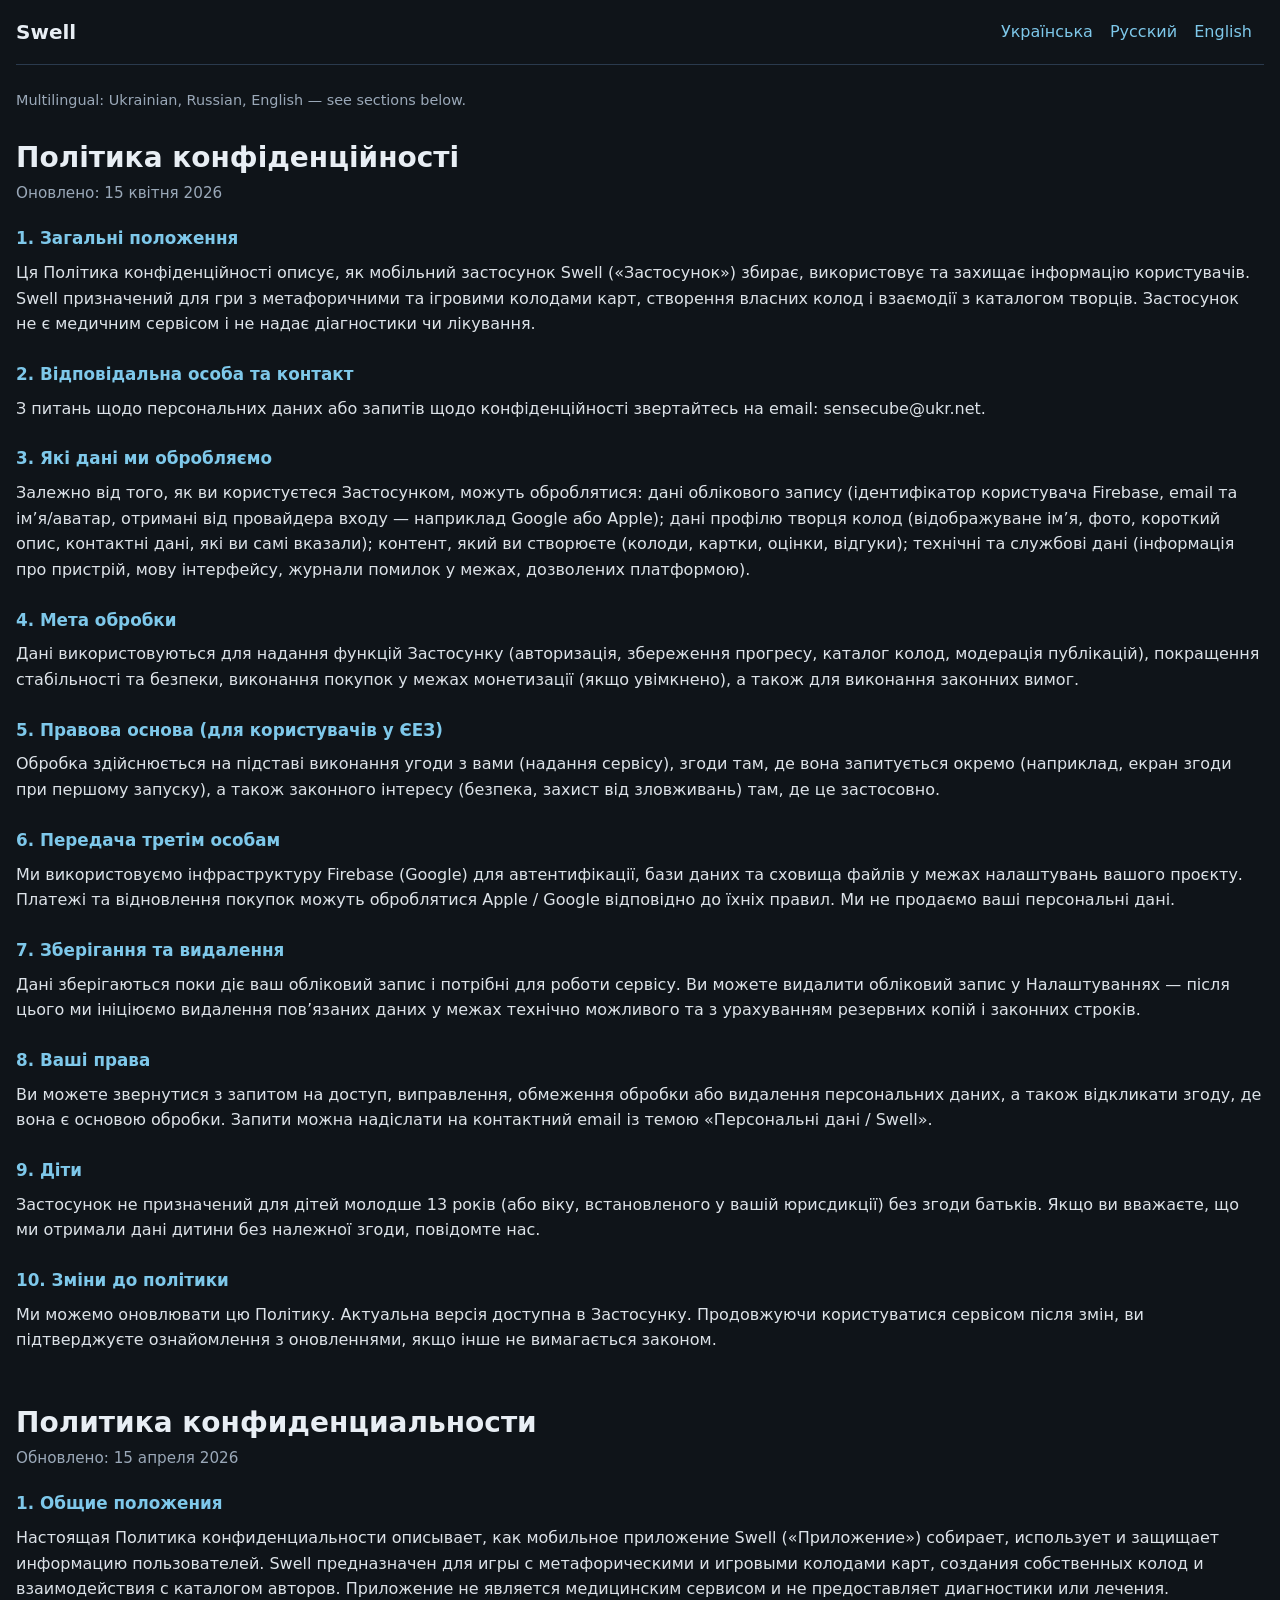
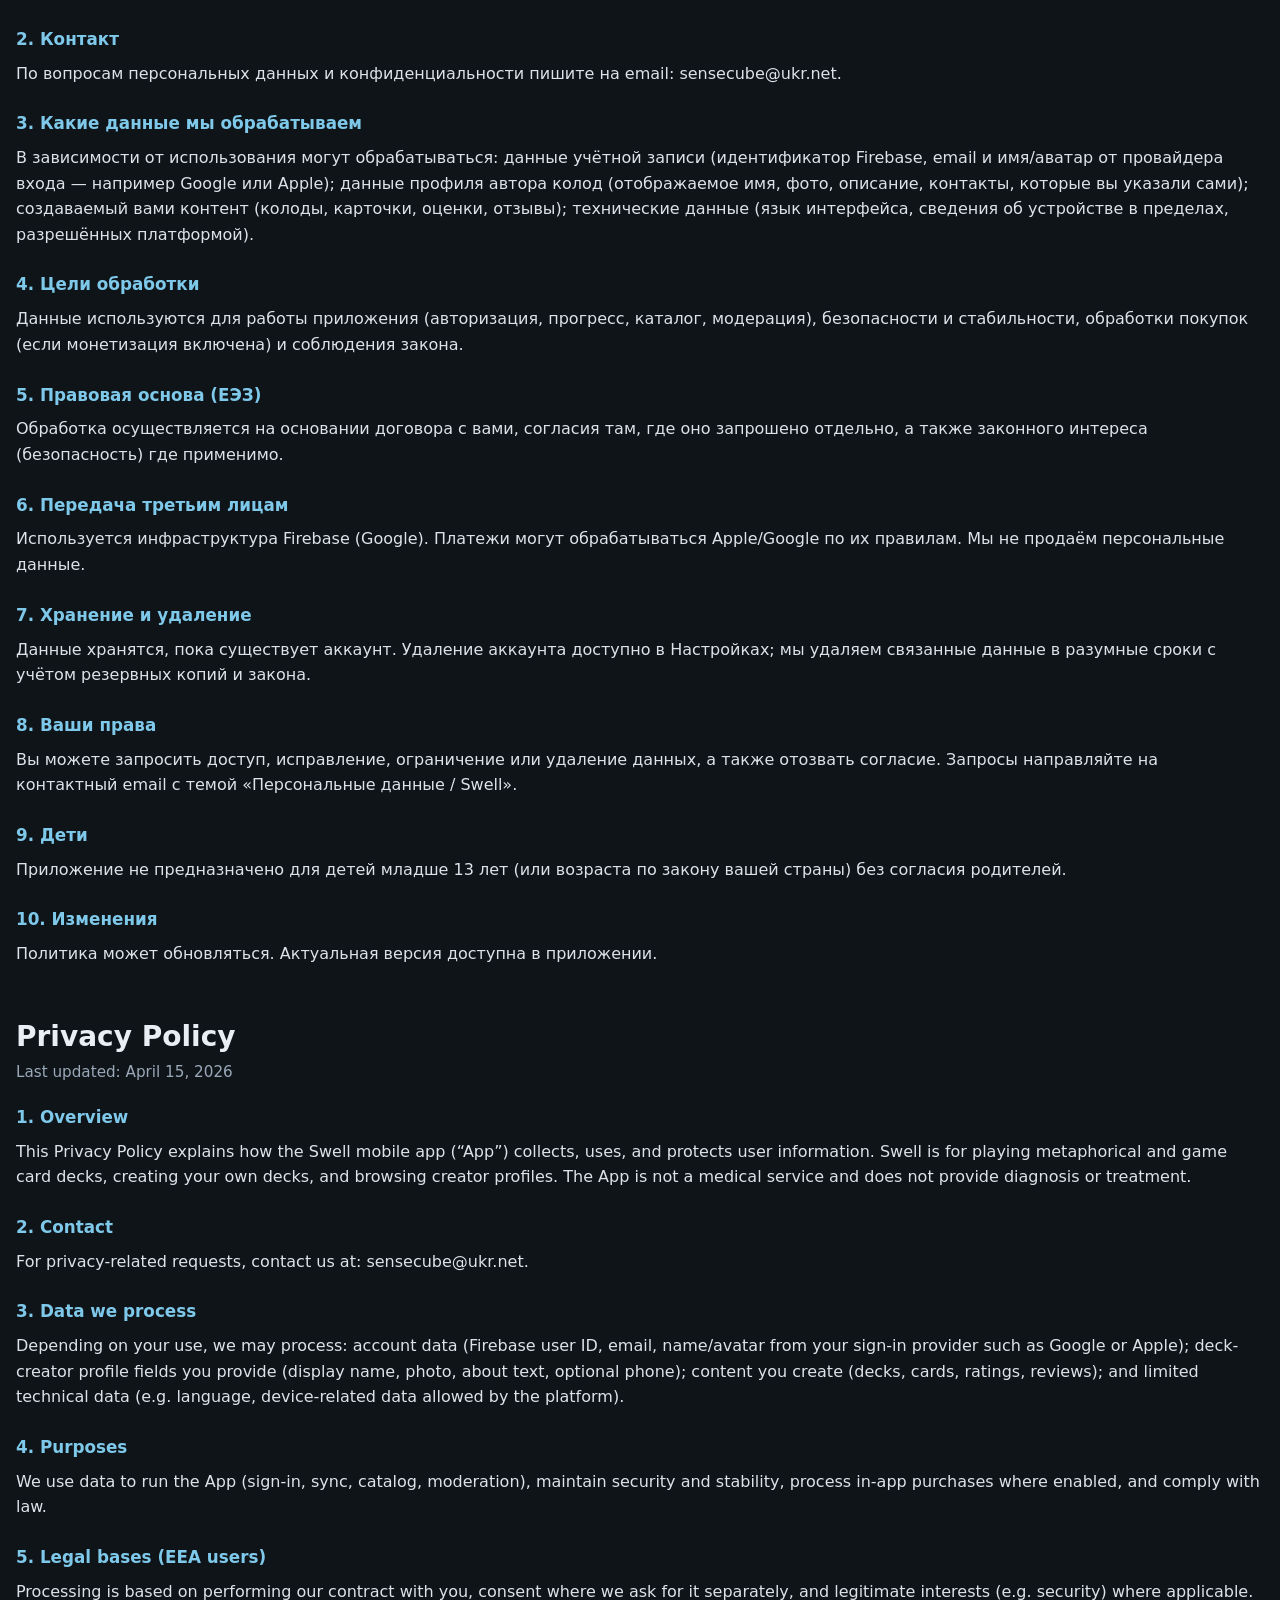
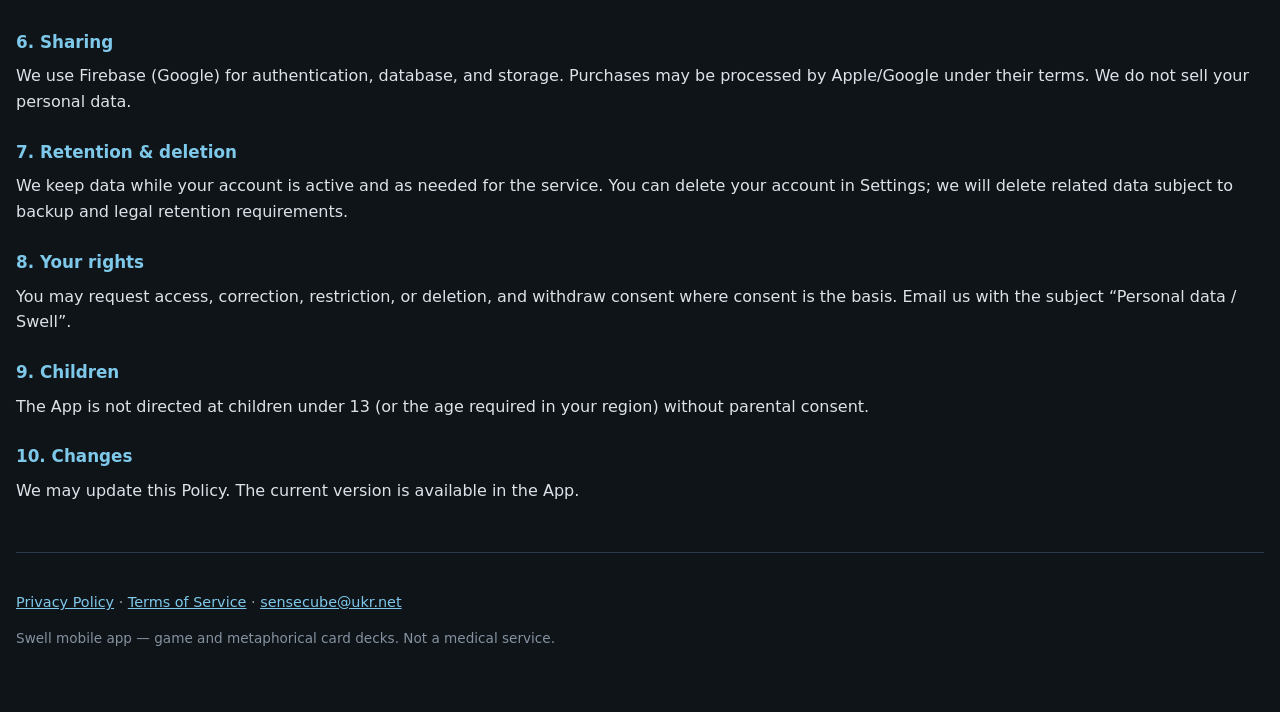
==== privacy.html @ 3ccc6fe0 "Add files via upload" ====
<!DOCTYPE html>
<html lang="en">
<head>
  <meta charset="utf-8" />
  <meta name="viewport" content="width=device-width, initial-scale=1" />
  <title>Privacy Policy — Swell</title>
  <link rel="stylesheet" href="style.css" />
</head>
<body>
  <header class="top">
    <a class="home" href="./">Swell</a>
    <nav class="langs">
      <a href="#uk">Українська</a>
      <a href="#ru">Русский</a>
      <a href="#en">English</a>
    </nav>
  </header>
  <main>
    <p class="updated">Multilingual: Ukrainian, Russian, English — see sections below.</p>

    <article id="uk" class="lang-block">
      <h1 class="doc-title">Політика конфіденційності</h1>
      <p class="updated-inline">Оновлено: 15 квітня 2026</p>
    <section class="block">
      <h2>1. Загальні положення</h2>
      <p>Ця Політика конфіденційності описує, як мобільний застосунок Swell («Застосунок») збирає, використовує та захищає інформацію користувачів. Swell призначений для гри з метафоричними та ігровими колодами карт, створення власних колод і взаємодії з каталогом творців. Застосунок не є медичним сервісом і не надає діагностики чи лікування.</p>
    </section>
    <section class="block">
      <h2>2. Відповідальна особа та контакт</h2>
      <p>З питань щодо персональних даних або запитів щодо конфіденційності звертайтесь на email: sensecube@ukr.net.</p>
    </section>
    <section class="block">
      <h2>3. Які дані ми обробляємо</h2>
      <p>Залежно від того, як ви користуєтеся Застосунком, можуть оброблятися: дані облікового запису (ідентифікатор користувача Firebase, email та ім’я/аватар, отримані від провайдера входу — наприклад Google або Apple); дані профілю творця колод (відображуване ім’я, фото, короткий опис, контактні дані, які ви самі вказали); контент, який ви створюєте (колоди, картки, оцінки, відгуки); технічні та службові дані (інформація про пристрій, мову інтерфейсу, журнали помилок у межах, дозволених платформою).</p>
    </section>
    <section class="block">
      <h2>4. Мета обробки</h2>
      <p>Дані використовуються для надання функцій Застосунку (авторизація, збереження прогресу, каталог колод, модерація публікацій), покращення стабільності та безпеки, виконання покупок у межах монетизації (якщо увімкнено), а також для виконання законних вимог.</p>
    </section>
    <section class="block">
      <h2>5. Правова основа (для користувачів у ЄЕЗ)</h2>
      <p>Обробка здійснюється на підставі виконання угоди з вами (надання сервісу), згоди там, де вона запитується окремо (наприклад, екран згоди при першому запуску), а також законного інтересу (безпека, захист від зловживань) там, де це застосовно.</p>
    </section>
    <section class="block">
      <h2>6. Передача третім особам</h2>
      <p>Ми використовуємо інфраструктуру Firebase (Google) для автентифікації, бази даних та сховища файлів у межах налаштувань вашого проєкту. Платежі та відновлення покупок можуть оброблятися Apple / Google відповідно до їхніх правил. Ми не продаємо ваші персональні дані.</p>
    </section>
    <section class="block">
      <h2>7. Зберігання та видалення</h2>
      <p>Дані зберігаються поки діє ваш обліковий запис і потрібні для роботи сервісу. Ви можете видалити обліковий запис у Налаштуваннях — після цього ми ініціюємо видалення пов’язаних даних у межах технічно можливого та з урахуванням резервних копій і законних строків.</p>
    </section>
    <section class="block">
      <h2>8. Ваші права</h2>
      <p>Ви можете звернутися з запитом на доступ, виправлення, обмеження обробки або видалення персональних даних, а також відкликати згоду, де вона є основою обробки. Запити можна надіслати на контактний email із темою «Персональні дані / Swell».</p>
    </section>
    <section class="block">
      <h2>9. Діти</h2>
      <p>Застосунок не призначений для дітей молодше 13 років (або віку, встановленого у вашій юрисдикції) без згоди батьків. Якщо ви вважаєте, що ми отримали дані дитини без належної згоди, повідомте нас.</p>
    </section>
    <section class="block">
      <h2>10. Зміни до політики</h2>
      <p>Ми можемо оновлювати цю Політику. Актуальна версія доступна в Застосунку. Продовжуючи користуватися сервісом після змін, ви підтверджуєте ознайомлення з оновленнями, якщо інше не вимагається законом.</p>
    </section>
    </article>
    <article id="ru" class="lang-block">
      <h1 class="doc-title">Политика конфиденциальности</h1>
      <p class="updated-inline">Обновлено: 15 апреля 2026</p>
    <section class="block">
      <h2>1. Общие положения</h2>
      <p>Настоящая Политика конфиденциальности описывает, как мобильное приложение Swell («Приложение») собирает, использует и защищает информацию пользователей. Swell предназначен для игры с метафорическими и игровыми колодами карт, создания собственных колод и взаимодействия с каталогом авторов. Приложение не является медицинским сервисом и не предоставляет диагностики или лечения.</p>
    </section>
    <section class="block">
      <h2>2. Контакт</h2>
      <p>По вопросам персональных данных и конфиденциальности пишите на email: sensecube@ukr.net.</p>
    </section>
    <section class="block">
      <h2>3. Какие данные мы обрабатываем</h2>
      <p>В зависимости от использования могут обрабатываться: данные учётной записи (идентификатор Firebase, email и имя/аватар от провайдера входа — например Google или Apple); данные профиля автора колод (отображаемое имя, фото, описание, контакты, которые вы указали сами); создаваемый вами контент (колоды, карточки, оценки, отзывы); технические данные (язык интерфейса, сведения об устройстве в пределах, разрешённых платформой).</p>
    </section>
    <section class="block">
      <h2>4. Цели обработки</h2>
      <p>Данные используются для работы приложения (авторизация, прогресс, каталог, модерация), безопасности и стабильности, обработки покупок (если монетизация включена) и соблюдения закона.</p>
    </section>
    <section class="block">
      <h2>5. Правовая основа (ЕЭЗ)</h2>
      <p>Обработка осуществляется на основании договора с вами, согласия там, где оно запрошено отдельно, а также законного интереса (безопасность) где применимо.</p>
    </section>
    <section class="block">
      <h2>6. Передача третьим лицам</h2>
      <p>Используется инфраструктура Firebase (Google). Платежи могут обрабатываться Apple/Google по их правилам. Мы не продаём персональные данные.</p>
    </section>
    <section class="block">
      <h2>7. Хранение и удаление</h2>
      <p>Данные хранятся, пока существует аккаунт. Удаление аккаунта доступно в Настройках; мы удаляем связанные данные в разумные сроки с учётом резервных копий и закона.</p>
    </section>
    <section class="block">
      <h2>8. Ваши права</h2>
      <p>Вы можете запросить доступ, исправление, ограничение или удаление данных, а также отозвать согласие. Запросы направляйте на контактный email с темой «Персональные данные / Swell».</p>
    </section>
    <section class="block">
      <h2>9. Дети</h2>
      <p>Приложение не предназначено для детей младше 13 лет (или возраста по закону вашей страны) без согласия родителей.</p>
    </section>
    <section class="block">
      <h2>10. Изменения</h2>
      <p>Политика может обновляться. Актуальная версия доступна в приложении.</p>
    </section>
    </article>
    <article id="en" class="lang-block">
      <h1 class="doc-title">Privacy Policy</h1>
      <p class="updated-inline">Last updated: April 15, 2026</p>
    <section class="block">
      <h2>1. Overview</h2>
      <p>This Privacy Policy explains how the Swell mobile app (“App”) collects, uses, and protects user information. Swell is for playing metaphorical and game card decks, creating your own decks, and browsing creator profiles. The App is not a medical service and does not provide diagnosis or treatment.</p>
    </section>
    <section class="block">
      <h2>2. Contact</h2>
      <p>For privacy-related requests, contact us at: sensecube@ukr.net.</p>
    </section>
    <section class="block">
      <h2>3. Data we process</h2>
      <p>Depending on your use, we may process: account data (Firebase user ID, email, name/avatar from your sign-in provider such as Google or Apple); deck-creator profile fields you provide (display name, photo, about text, optional phone); content you create (decks, cards, ratings, reviews); and limited technical data (e.g. language, device-related data allowed by the platform).</p>
    </section>
    <section class="block">
      <h2>4. Purposes</h2>
      <p>We use data to run the App (sign-in, sync, catalog, moderation), maintain security and stability, process in-app purchases where enabled, and comply with law.</p>
    </section>
    <section class="block">
      <h2>5. Legal bases (EEA users)</h2>
      <p>Processing is based on performing our contract with you, consent where we ask for it separately, and legitimate interests (e.g. security) where applicable.</p>
    </section>
    <section class="block">
      <h2>6. Sharing</h2>
      <p>We use Firebase (Google) for authentication, database, and storage. Purchases may be processed by Apple/Google under their terms. We do not sell your personal data.</p>
    </section>
    <section class="block">
      <h2>7. Retention &amp; deletion</h2>
      <p>We keep data while your account is active and as needed for the service. You can delete your account in Settings; we will delete related data subject to backup and legal retention requirements.</p>
    </section>
    <section class="block">
      <h2>8. Your rights</h2>
      <p>You may request access, correction, restriction, or deletion, and withdraw consent where consent is the basis. Email us with the subject “Personal data / Swell”.</p>
    </section>
    <section class="block">
      <h2>9. Children</h2>
      <p>The App is not directed at children under 13 (or the age required in your region) without parental consent.</p>
    </section>
    <section class="block">
      <h2>10. Changes</h2>
      <p>We may update this Policy. The current version is available in the App.</p>
    </section>
    </article>
  </main>
  <footer class="foot">
    <p><a href="./privacy.html">Privacy Policy</a> · <a href="./terms.html">Terms of Service</a> · <a href="mailto:sensecube@ukr.net">sensecube@ukr.net</a></p>
    <p class="small">Swell mobile app — game and metaphorical card decks. Not a medical service.</p>
  </footer>
</body>
</html>
---- style.css ----
/* Public legal site — keep in sync via: node scripts/build-legal-site.mjs */
:root {
  --bg: #0f1419;
  --card: #1a2332;
  --text: #e8eef4;
  --muted: #9aa8b8;
  --link: #7ec8ea;
  --border: #2a3a4d;
}
* { box-sizing: border-box; }
body {
  margin: 0;
  font-family: system-ui, -apple-system, Segoe UI, Roboto, Ubuntu, Cantarell, sans-serif;
  background: var(--bg);
  color: var(--text);
  line-height: 1.6;
  padding: 0 1rem 3rem;
}
.top {
  display: flex;
  flex-wrap: wrap;
  align-items: center;
  justify-content: space-between;
  gap: 0.75rem;
  padding: 1rem 0;
  border-bottom: 1px solid var(--border);
  margin-bottom: 1.5rem;
}
.home {
  font-weight: 700;
  font-size: 1.25rem;
  color: var(--text);
  text-decoration: none;
}
.langs a {
  color: var(--link);
  margin-right: 0.75rem;
  text-decoration: none;
}
.langs a:hover { text-decoration: underline; }
.updated {
  color: var(--muted);
  font-size: 0.9rem;
  margin-bottom: 1.5rem;
}
.updated-inline {
  color: var(--muted);
  font-size: 0.95rem;
  margin: -0.5rem 0 1.25rem;
}
.doc-title {
  font-size: 1.75rem;
  margin: 0 0 0.5rem;
}
.lang-block {
  margin-bottom: 3rem;
  scroll-margin-top: 1rem;
}
.block {
  margin-bottom: 1.5rem;
}
.block h2 {
  font-size: 1.05rem;
  margin: 0 0 0.5rem;
  color: var(--link);
}
.block p {
  margin: 0;
  color: var(--text);
  opacity: 0.95;
}
.foot {
  margin-top: 3rem;
  padding-top: 1.5rem;
  border-top: 1px solid var(--border);
  color: var(--muted);
  font-size: 0.9rem;
}
.foot a { color: var(--link); }
.small { font-size: 0.85rem; opacity: 0.85; }
.landing { max-width: 40rem; }
.landing h1 { margin-top: 0; }
.lead { font-size: 1.1rem; }
.links { list-style: none; padding: 0; }
.links li { margin-bottom: 0.75rem; }
.links a {
  color: var(--link);
  font-weight: 600;
  font-size: 1.1rem;
}
.hint { color: var(--muted); font-size: 0.9rem; }
.contact { margin-top: 2rem; }
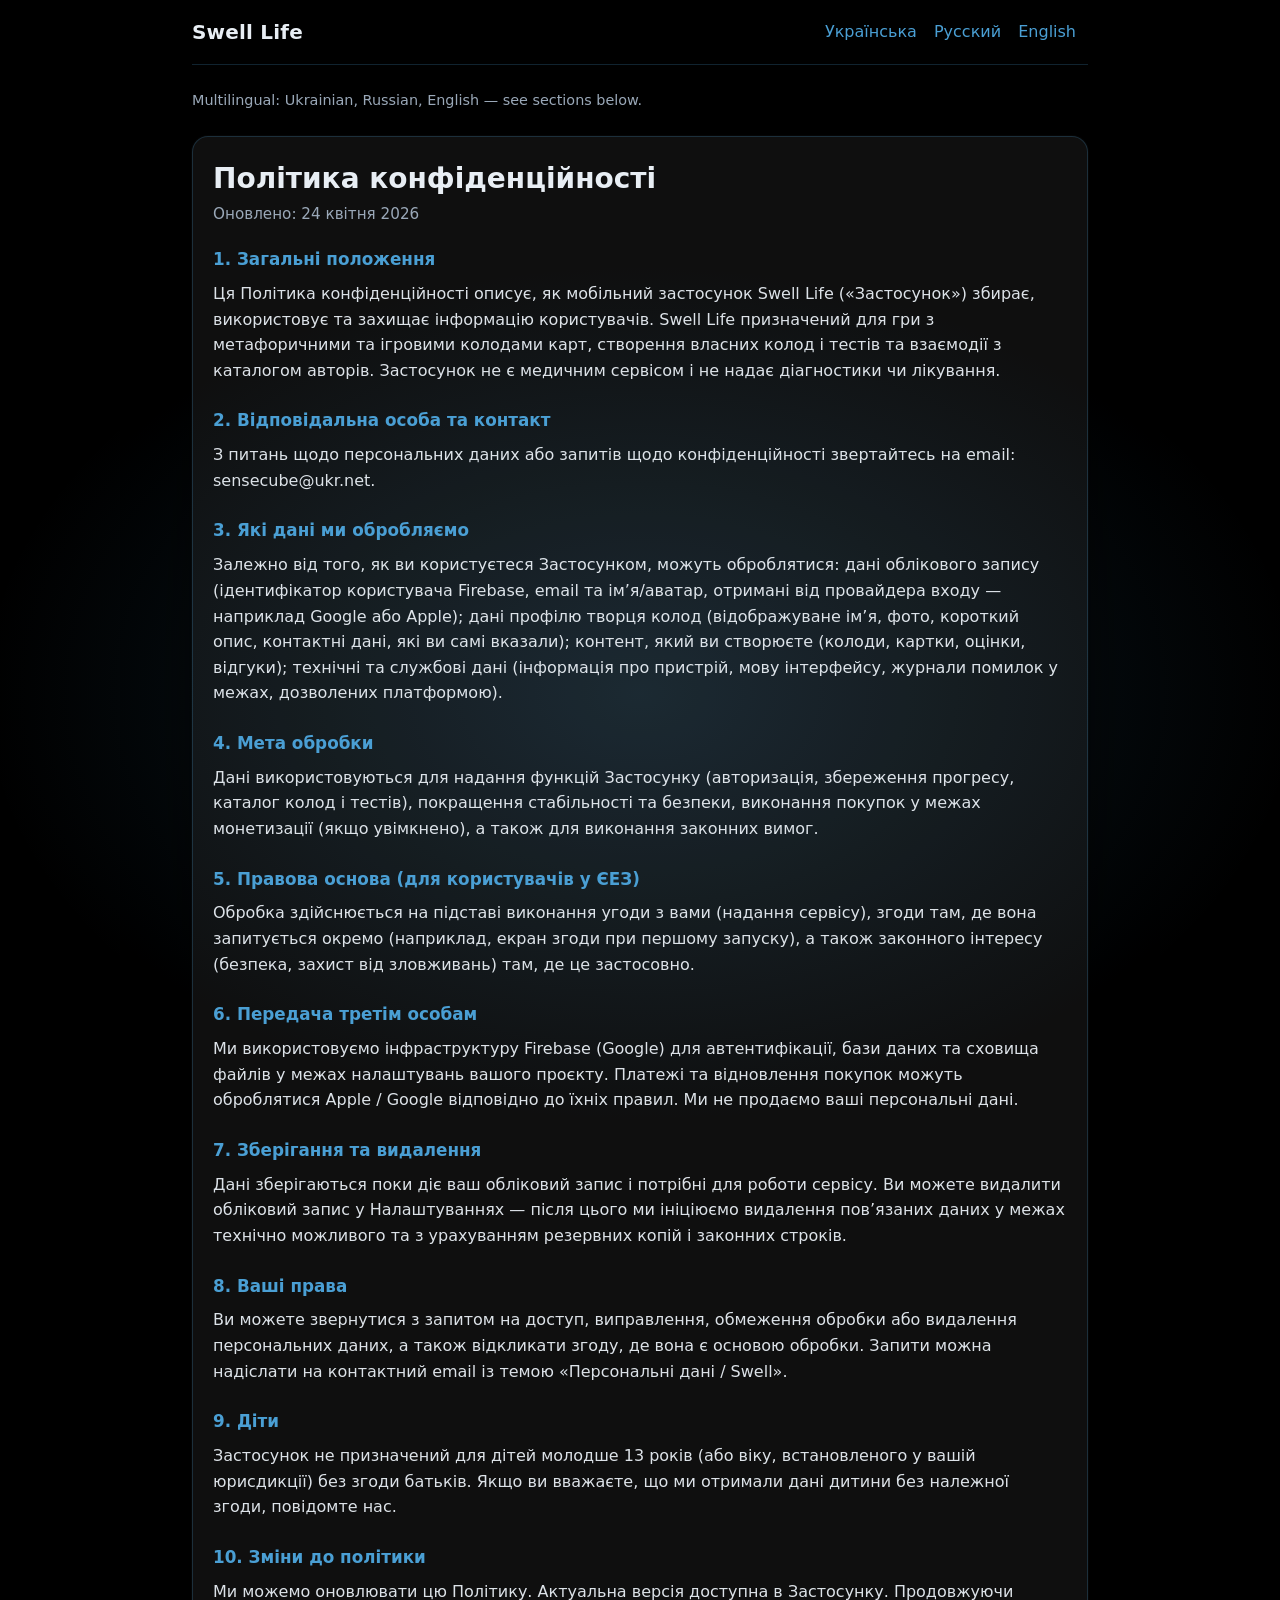
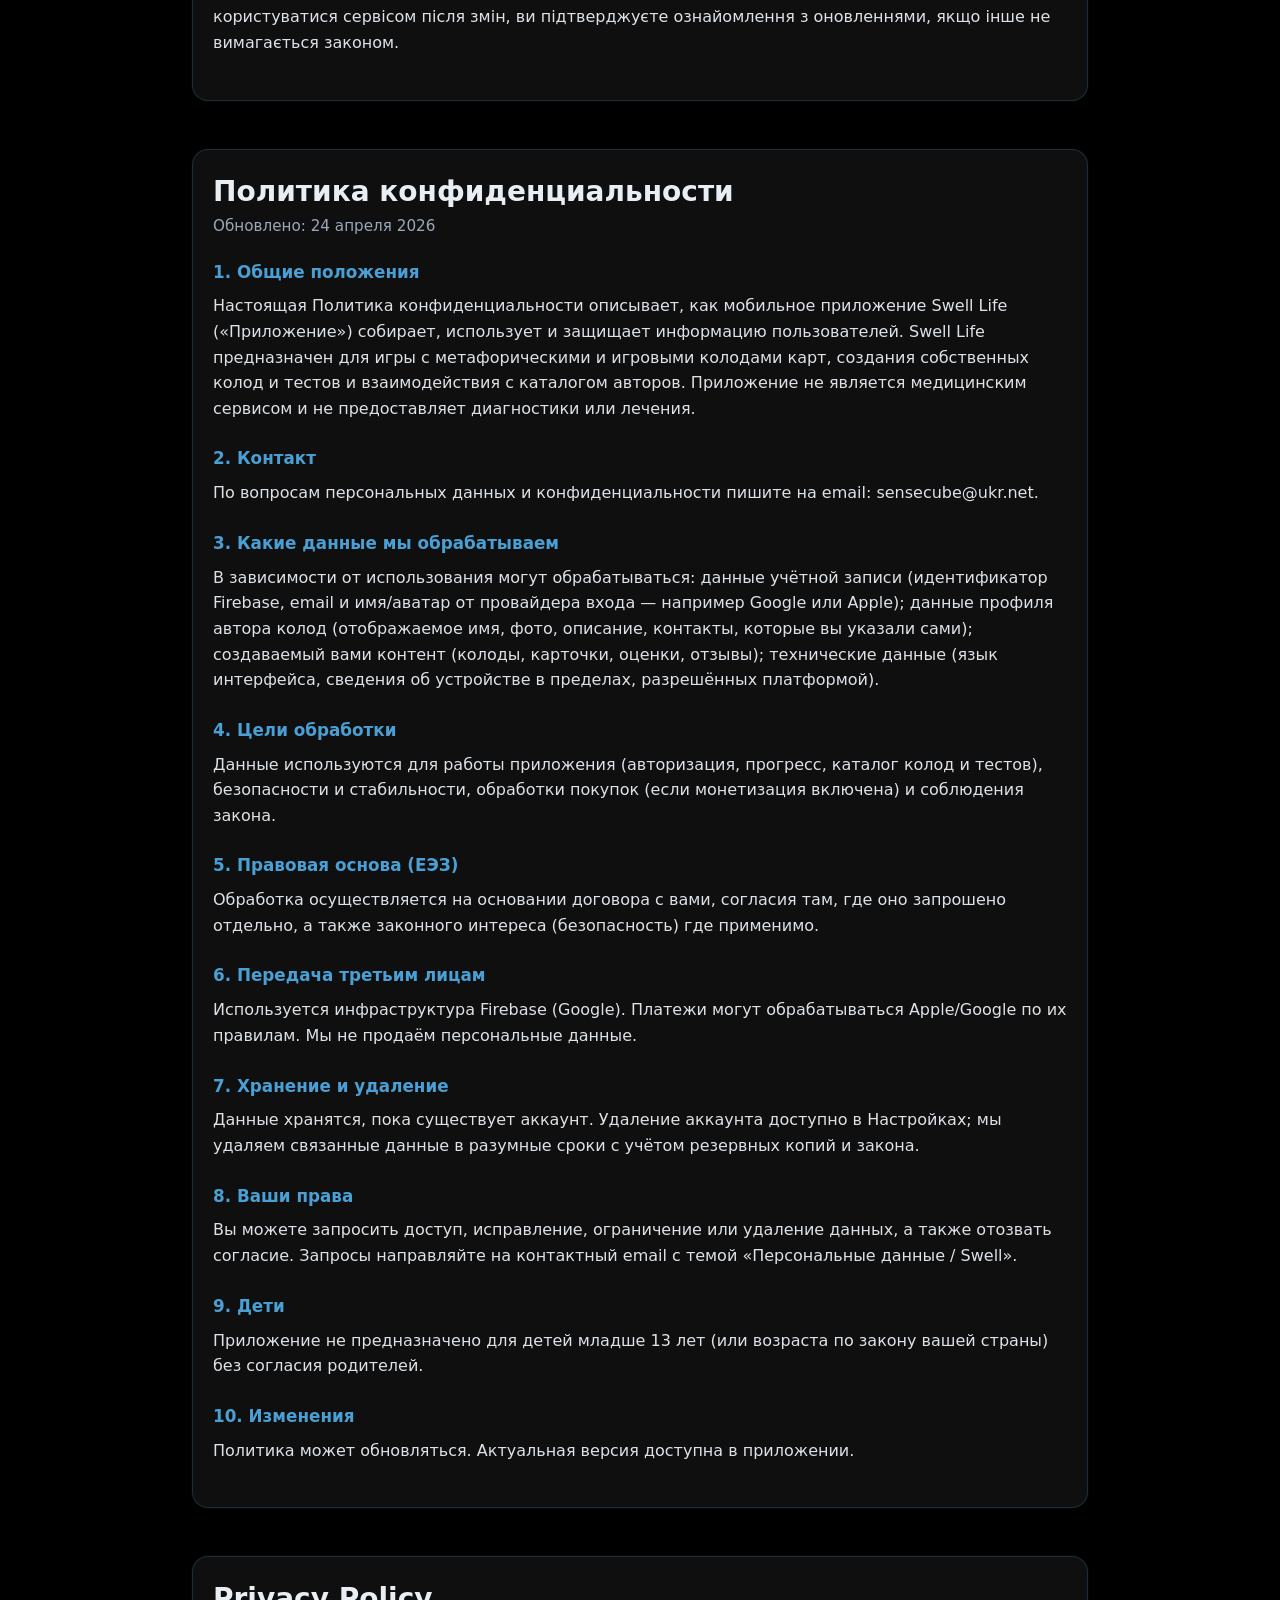
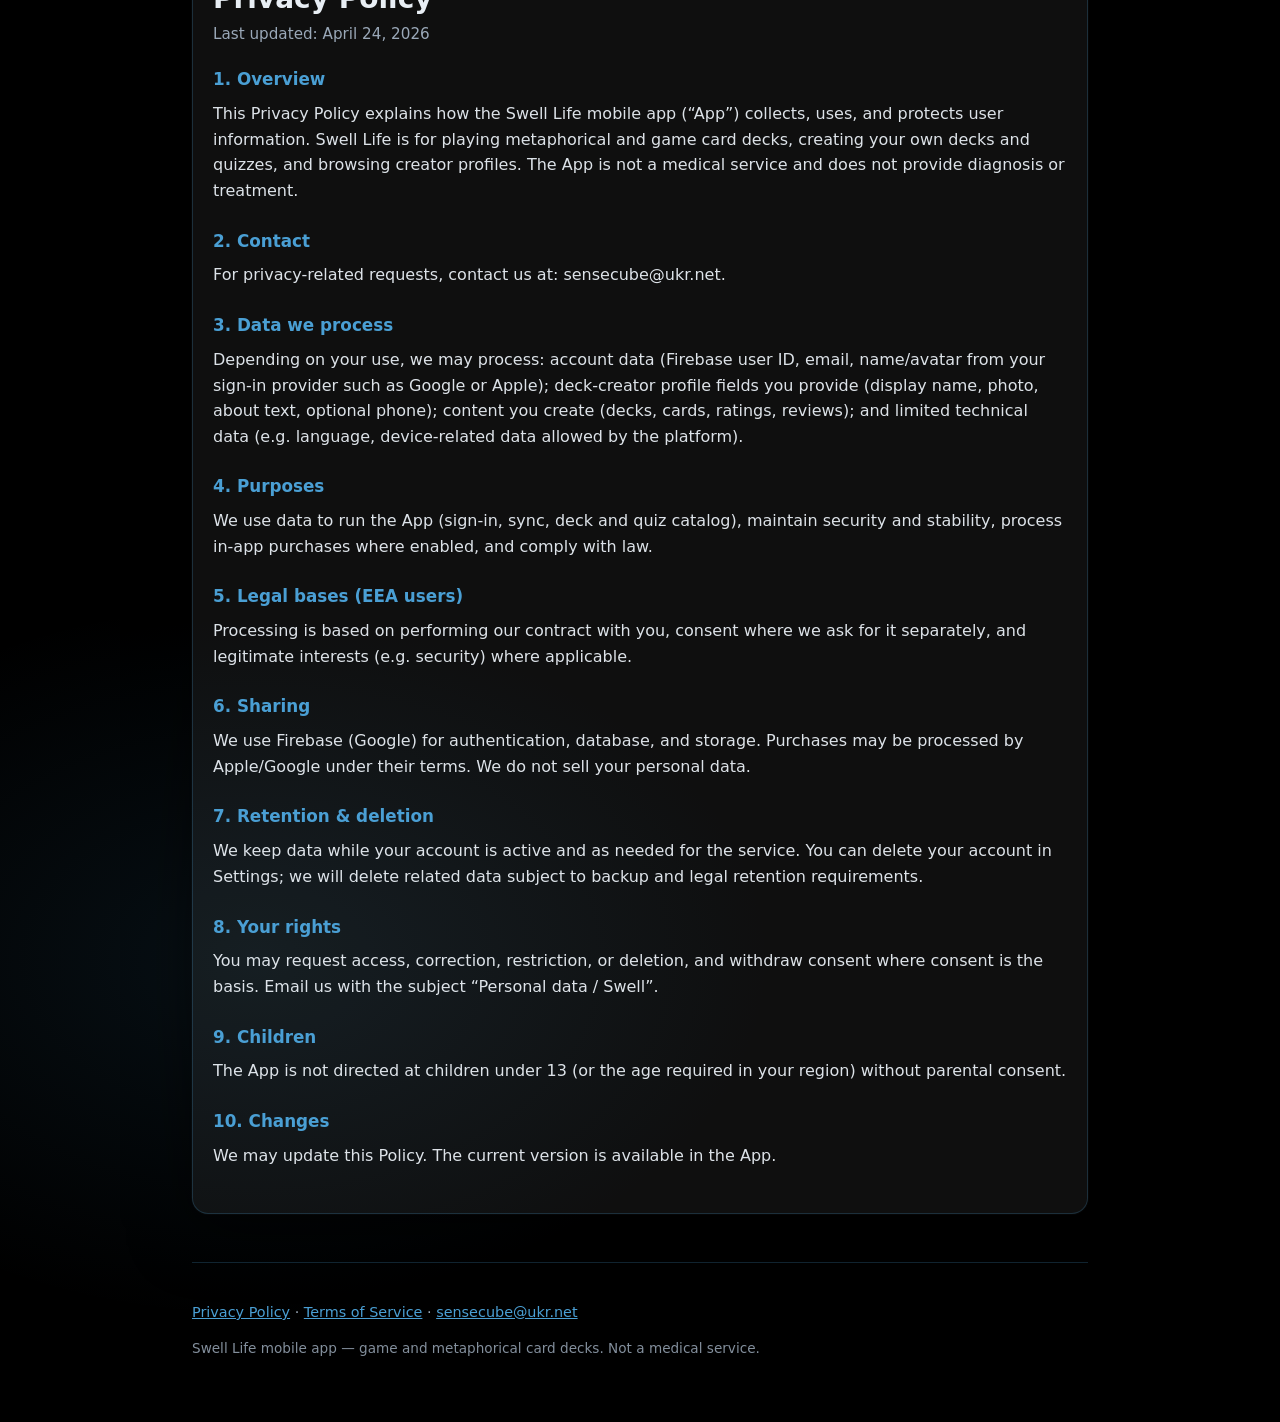
==== commit 66295885: "Add files via upload" ====
--- a/privacy.html
+++ b/privacy.html
@@ -3,27 +3,28 @@
 <head>
   <meta charset="utf-8" />
   <meta name="viewport" content="width=device-width, initial-scale=1" />
-  <title>Privacy Policy — Swell</title>
+  <title>Privacy Policy — Swell Life</title>
   <link rel="stylesheet" href="style.css" />
 </head>
 <body>
-  <header class="top">
-    <a class="home" href="./">Swell</a>
-    <nav class="langs">
-      <a href="#uk">Українська</a>
-      <a href="#ru">Русский</a>
-      <a href="#en">English</a>
-    </nav>
-  </header>
-  <main>
-    <p class="updated">Multilingual: Ukrainian, Russian, English — see sections below.</p>
+  <div class="container">
+    <header class="top">
+      <a class="home" href="./">Swell Life</a>
+      <nav class="langs">
+        <a href="#uk">Українська</a>
+        <a href="#ru">Русский</a>
+        <a href="#en">English</a>
+      </nav>
+    </header>
+    <main>
+      <p class="updated">Multilingual: Ukrainian, Russian, English — see sections below.</p>
 
     <article id="uk" class="lang-block">
       <h1 class="doc-title">Політика конфіденційності</h1>
-      <p class="updated-inline">Оновлено: 15 квітня 2026</p>
+      <p class="updated-inline">Оновлено: 24 квітня 2026</p>
     <section class="block">
       <h2>1. Загальні положення</h2>
-      <p>Ця Політика конфіденційності описує, як мобільний застосунок Swell («Застосунок») збирає, використовує та захищає інформацію користувачів. Swell призначений для гри з метафоричними та ігровими колодами карт, створення власних колод і взаємодії з каталогом творців. Застосунок не є медичним сервісом і не надає діагностики чи лікування.</p>
+      <p>Ця Політика конфіденційності описує, як мобільний застосунок Swell Life («Застосунок») збирає, використовує та захищає інформацію користувачів. Swell Life призначений для гри з метафоричними та ігровими колодами карт, створення власних колод і тестів та взаємодії з каталогом авторів. Застосунок не є медичним сервісом і не надає діагностики чи лікування.</p>
     </section>
     <section class="block">
       <h2>2. Відповідальна особа та контакт</h2>
@@ -35,7 +36,7 @@
     </section>
     <section class="block">
       <h2>4. Мета обробки</h2>
-      <p>Дані використовуються для надання функцій Застосунку (авторизація, збереження прогресу, каталог колод, модерація публікацій), покращення стабільності та безпеки, виконання покупок у межах монетизації (якщо увімкнено), а також для виконання законних вимог.</p>
+      <p>Дані використовуються для надання функцій Застосунку (авторизація, збереження прогресу, каталог колод і тестів), покращення стабільності та безпеки, виконання покупок у межах монетизації (якщо увімкнено), а також для виконання законних вимог.</p>
     </section>
     <section class="block">
       <h2>5. Правова основа (для користувачів у ЄЕЗ)</h2>
@@ -64,10 +65,10 @@
     </article>
     <article id="ru" class="lang-block">
       <h1 class="doc-title">Политика конфиденциальности</h1>
-      <p class="updated-inline">Обновлено: 15 апреля 2026</p>
+      <p class="updated-inline">Обновлено: 24 апреля 2026</p>
     <section class="block">
       <h2>1. Общие положения</h2>
-      <p>Настоящая Политика конфиденциальности описывает, как мобильное приложение Swell («Приложение») собирает, использует и защищает информацию пользователей. Swell предназначен для игры с метафорическими и игровыми колодами карт, создания собственных колод и взаимодействия с каталогом авторов. Приложение не является медицинским сервисом и не предоставляет диагностики или лечения.</p>
+      <p>Настоящая Политика конфиденциальности описывает, как мобильное приложение Swell Life («Приложение») собирает, использует и защищает информацию пользователей. Swell Life предназначен для игры с метафорическими и игровыми колодами карт, создания собственных колод и тестов и взаимодействия с каталогом авторов. Приложение не является медицинским сервисом и не предоставляет диагностики или лечения.</p>
     </section>
     <section class="block">
       <h2>2. Контакт</h2>
@@ -79,7 +80,7 @@
     </section>
     <section class="block">
       <h2>4. Цели обработки</h2>
-      <p>Данные используются для работы приложения (авторизация, прогресс, каталог, модерация), безопасности и стабильности, обработки покупок (если монетизация включена) и соблюдения закона.</p>
+      <p>Данные используются для работы приложения (авторизация, прогресс, каталог колод и тестов), безопасности и стабильности, обработки покупок (если монетизация включена) и соблюдения закона.</p>
     </section>
     <section class="block">
       <h2>5. Правовая основа (ЕЭЗ)</h2>
@@ -108,10 +109,10 @@
     </article>
     <article id="en" class="lang-block">
       <h1 class="doc-title">Privacy Policy</h1>
-      <p class="updated-inline">Last updated: April 15, 2026</p>
+      <p class="updated-inline">Last updated: April 24, 2026</p>
     <section class="block">
       <h2>1. Overview</h2>
-      <p>This Privacy Policy explains how the Swell mobile app (“App”) collects, uses, and protects user information. Swell is for playing metaphorical and game card decks, creating your own decks, and browsing creator profiles. The App is not a medical service and does not provide diagnosis or treatment.</p>
+      <p>This Privacy Policy explains how the Swell Life mobile app (“App”) collects, uses, and protects user information. Swell Life is for playing metaphorical and game card decks, creating your own decks and quizzes, and browsing creator profiles. The App is not a medical service and does not provide diagnosis or treatment.</p>
     </section>
     <section class="block">
       <h2>2. Contact</h2>
@@ -123,7 +124,7 @@
     </section>
     <section class="block">
       <h2>4. Purposes</h2>
-      <p>We use data to run the App (sign-in, sync, catalog, moderation), maintain security and stability, process in-app purchases where enabled, and comply with law.</p>
+      <p>We use data to run the App (sign-in, sync, deck and quiz catalog), maintain security and stability, process in-app purchases where enabled, and comply with law.</p>
     </section>
     <section class="block">
       <h2>5. Legal bases (EEA users)</h2>
@@ -150,10 +151,11 @@
       <p>We may update this Policy. The current version is available in the App.</p>
     </section>
     </article>
-  </main>
-  <footer class="foot">
-    <p><a href="./privacy.html">Privacy Policy</a> · <a href="./terms.html">Terms of Service</a> · <a href="mailto:sensecube@ukr.net">sensecube@ukr.net</a></p>
-    <p class="small">Swell mobile app — game and metaphorical card decks. Not a medical service.</p>
-  </footer>
+    </main>
+    <footer class="foot">
+      <p><a href="./privacy.html">Privacy Policy</a> · <a href="./terms.html">Terms of Service</a> · <a href="mailto:sensecube@ukr.net">sensecube@ukr.net</a></p>
+      <p class="small">Swell Life mobile app — game and metaphorical card decks. Not a medical service.</p>
+    </footer>
+  </div>
 </body>
 </html>
--- a/style.css
+++ b/style.css
@@ -1,20 +1,32 @@
 /* Public legal site — keep in sync via: node scripts/build-legal-site.mjs */
 :root {
-  --bg: #0f1419;
-  --card: #1a2332;
+  --bg: #000000;
+  --card: rgba(255,255,255,0.06);
   --text: #e8eef4;
   --muted: #9aa8b8;
-  --link: #7ec8ea;
-  --border: #2a3a4d;
+  --link: #4A9FD4;
+  --border: rgba(74, 159, 212, 0.22);
+  --glow: rgba(74, 159, 212, 0.28);
 }
 * { box-sizing: border-box; }
 body {
   margin: 0;
   font-family: system-ui, -apple-system, Segoe UI, Roboto, Ubuntu, Cantarell, sans-serif;
-  background: var(--bg);
+  background: radial-gradient(1200px 800px at 50% 15%, rgba(74,159,212,0.18), transparent 55%),
+    radial-gradient(900px 600px at 20% 90%, rgba(74,159,212,0.10), transparent 60%),
+    var(--bg);
   color: var(--text);
   line-height: 1.6;
   padding: 0 1rem 3rem;
+}
+.container {
+  max-width: 56rem;
+  margin: 0 auto;
+}
+
+main {
+  max-width: 56rem;
+  margin: 0 auto;
 }
 .top {
   display: flex;
@@ -31,6 +43,7 @@
   font-size: 1.25rem;
   color: var(--text);
   text-decoration: none;
+  letter-spacing: 0.2px;
 }
 .langs a {
   color: var(--link);
@@ -55,6 +68,18 @@
 .lang-block {
   margin-bottom: 3rem;
   scroll-margin-top: 1rem;
+  background: var(--card);
+  border: 1px solid var(--border);
+  border-radius: 16px;
+  padding: 1.25rem;
+  box-shadow: 0 0 0 1px rgba(255,255,255,0.02), 0 18px 60px rgba(0,0,0,0.55);
+}
+.card {
+  background: var(--card);
+  border: 1px solid var(--border);
+  border-radius: 16px;
+  padding: 1.25rem;
+  box-shadow: 0 0 0 1px rgba(255,255,255,0.02), 0 18px 60px rgba(0,0,0,0.55);
 }
 .block {
   margin-bottom: 1.5rem;
